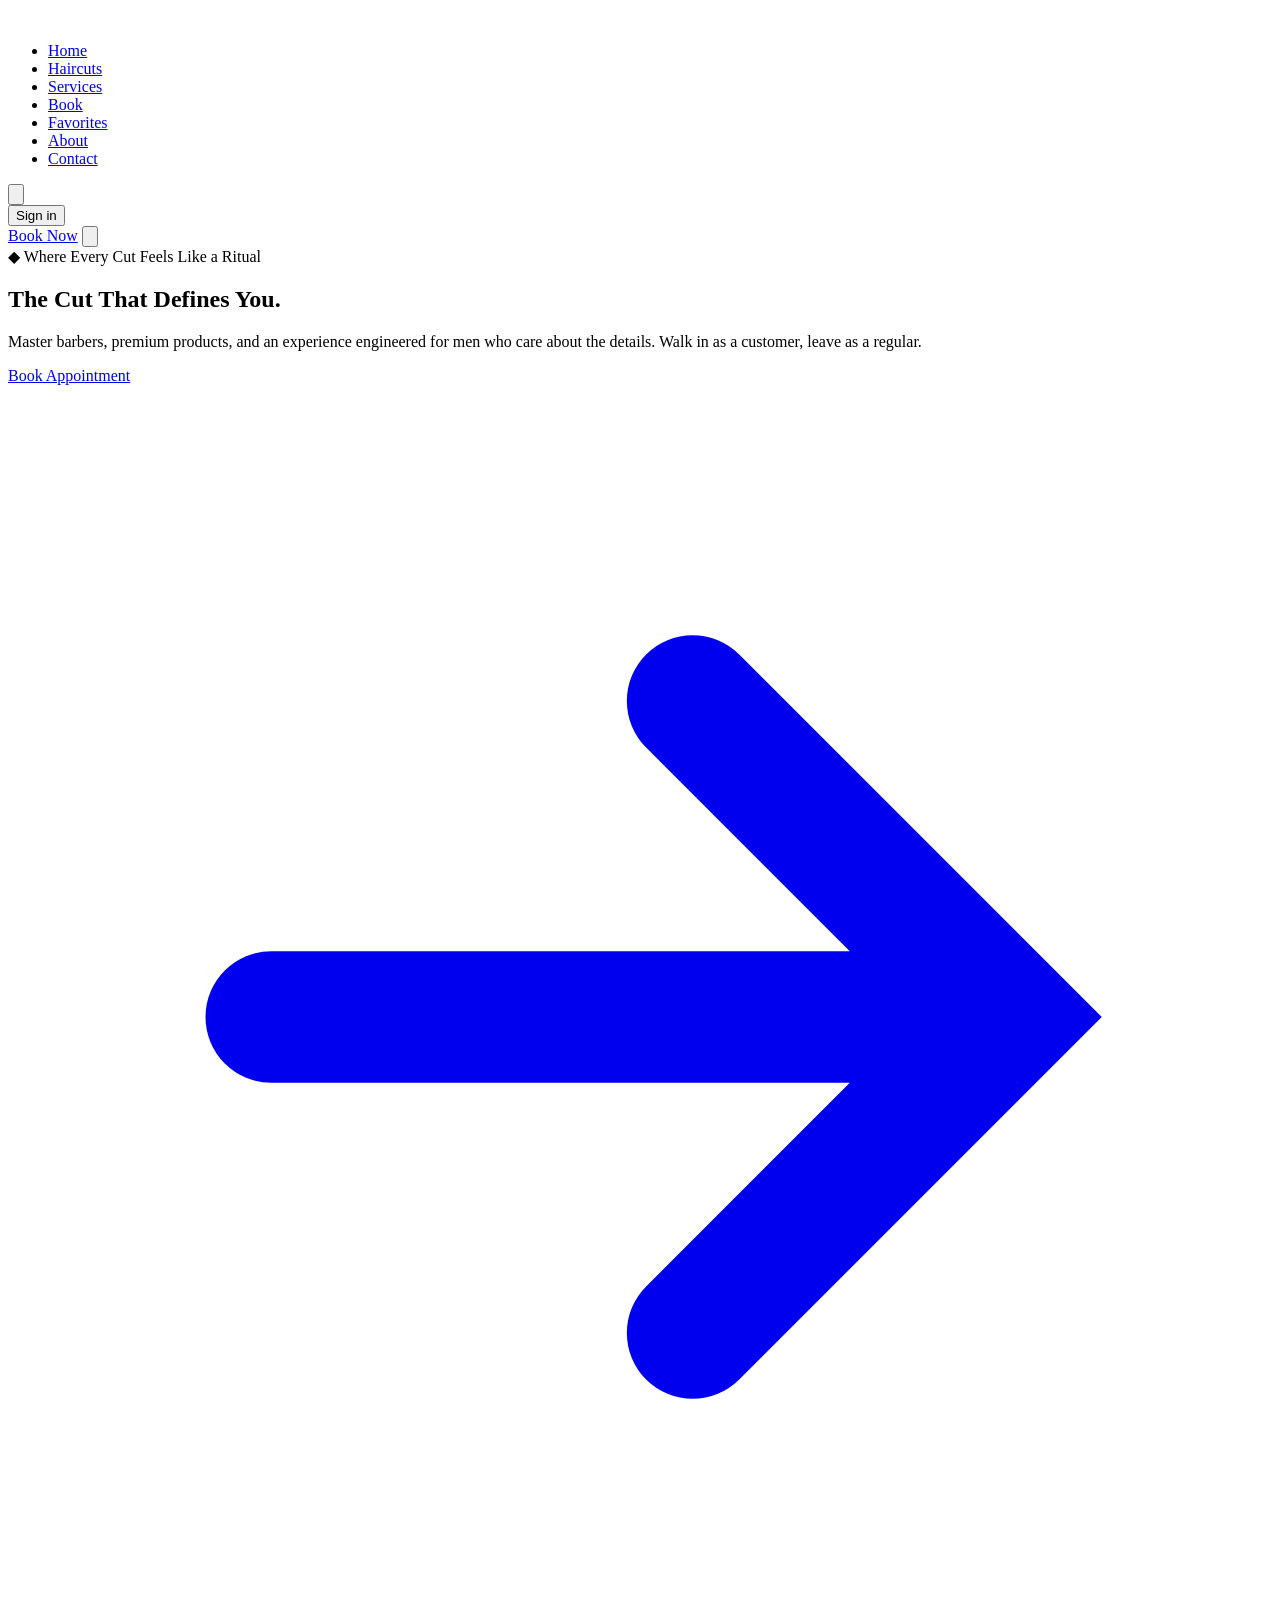
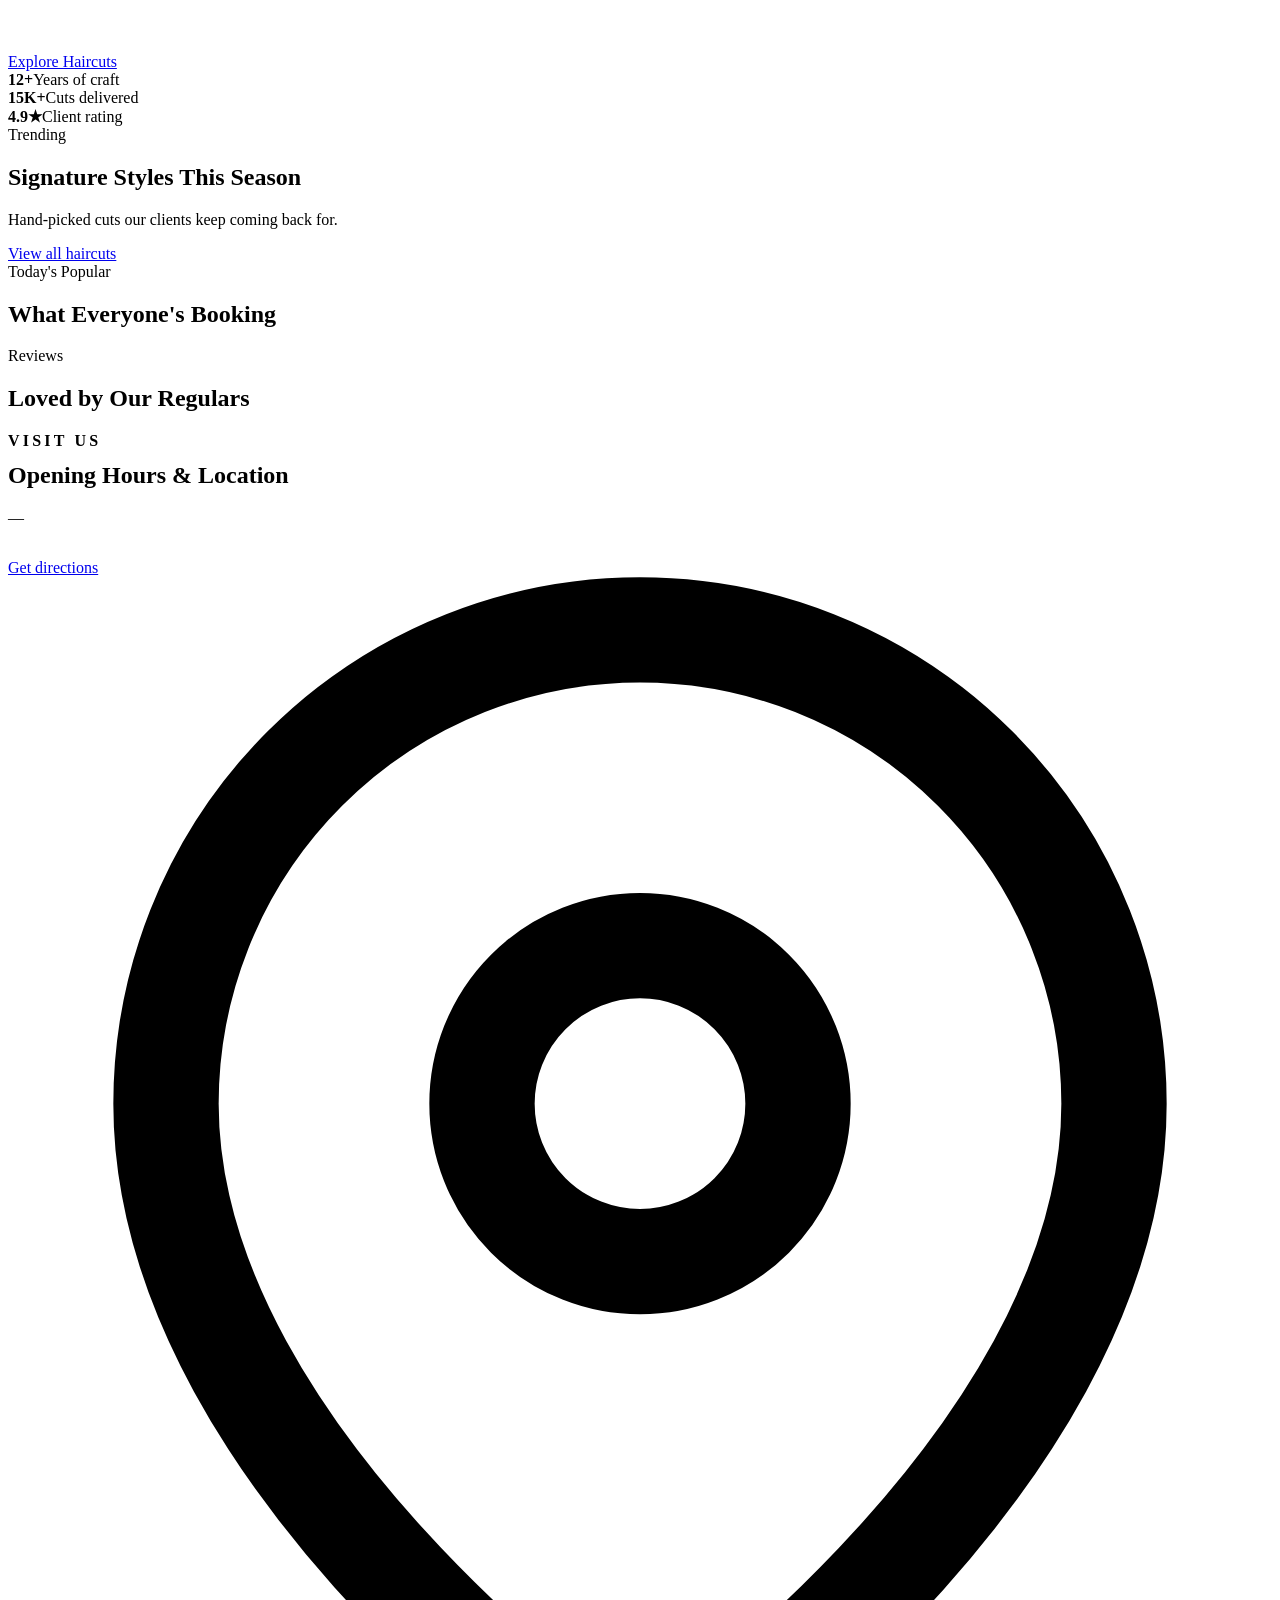
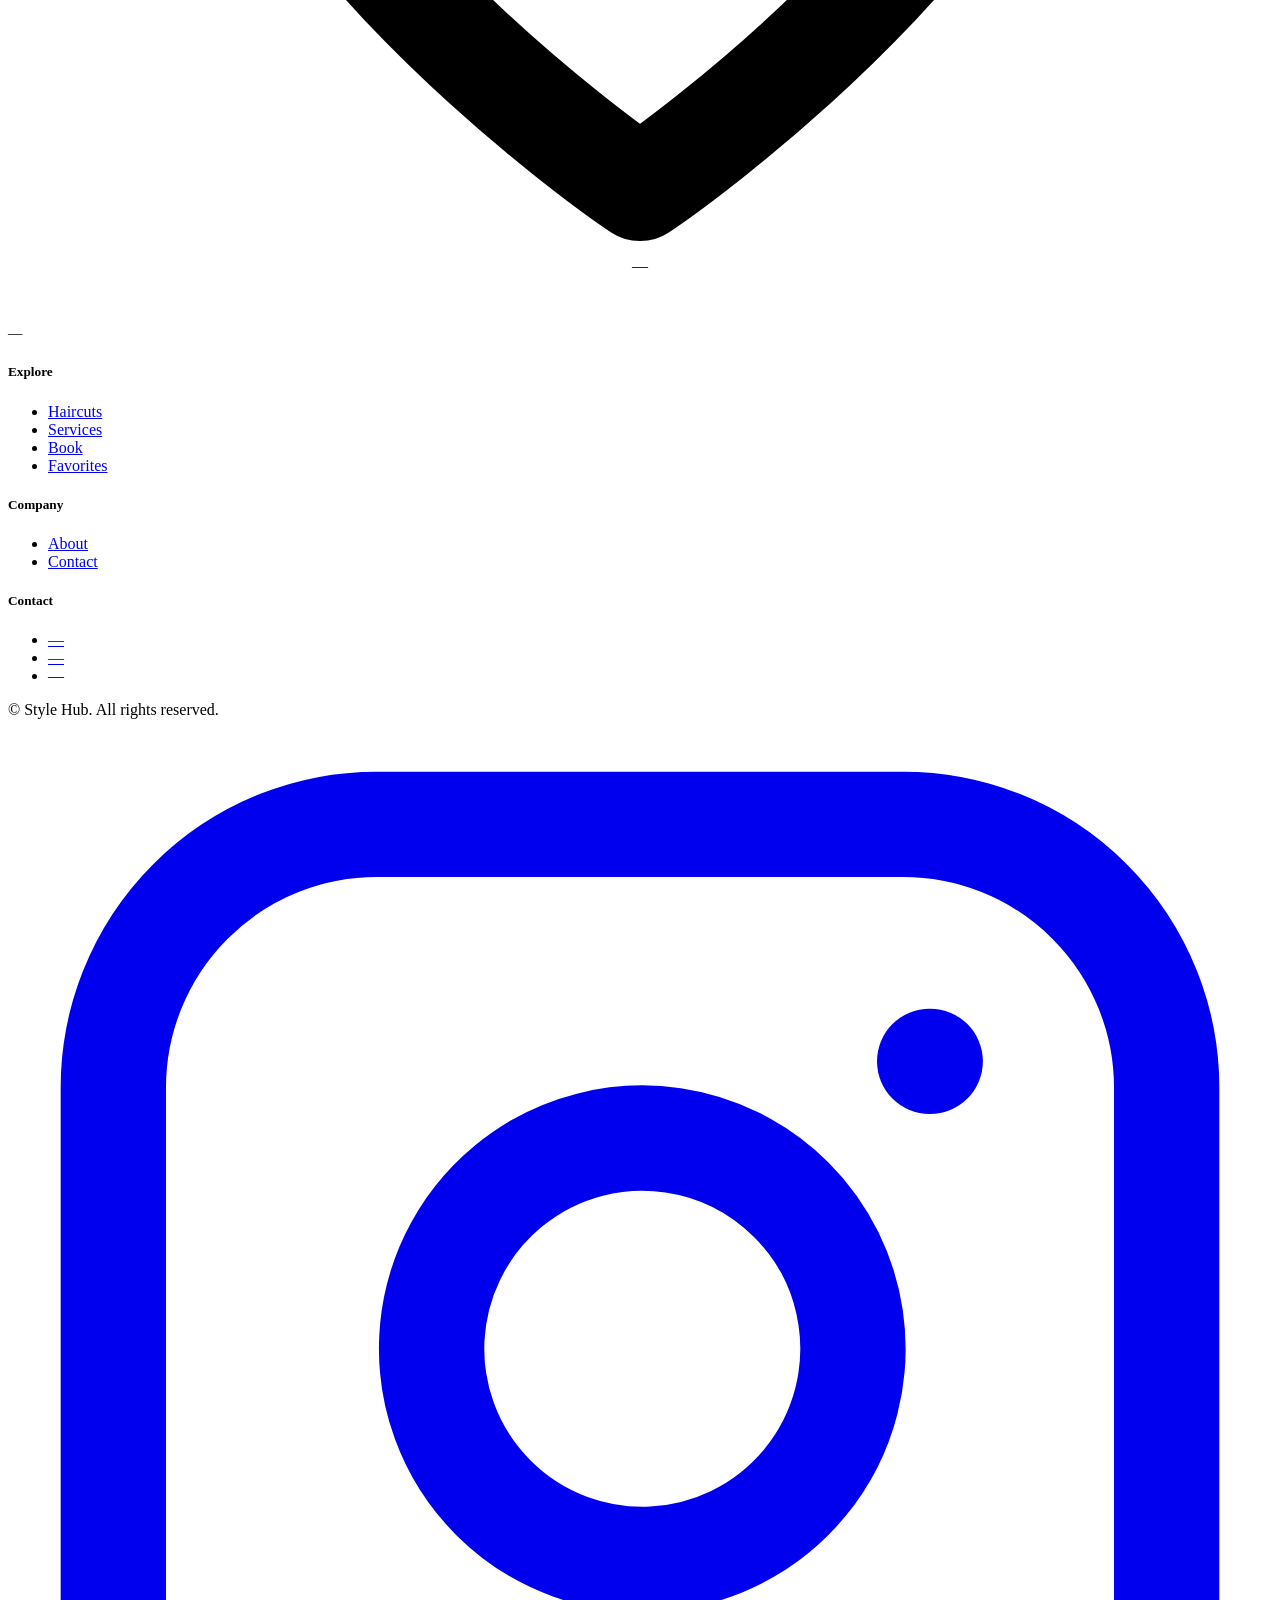
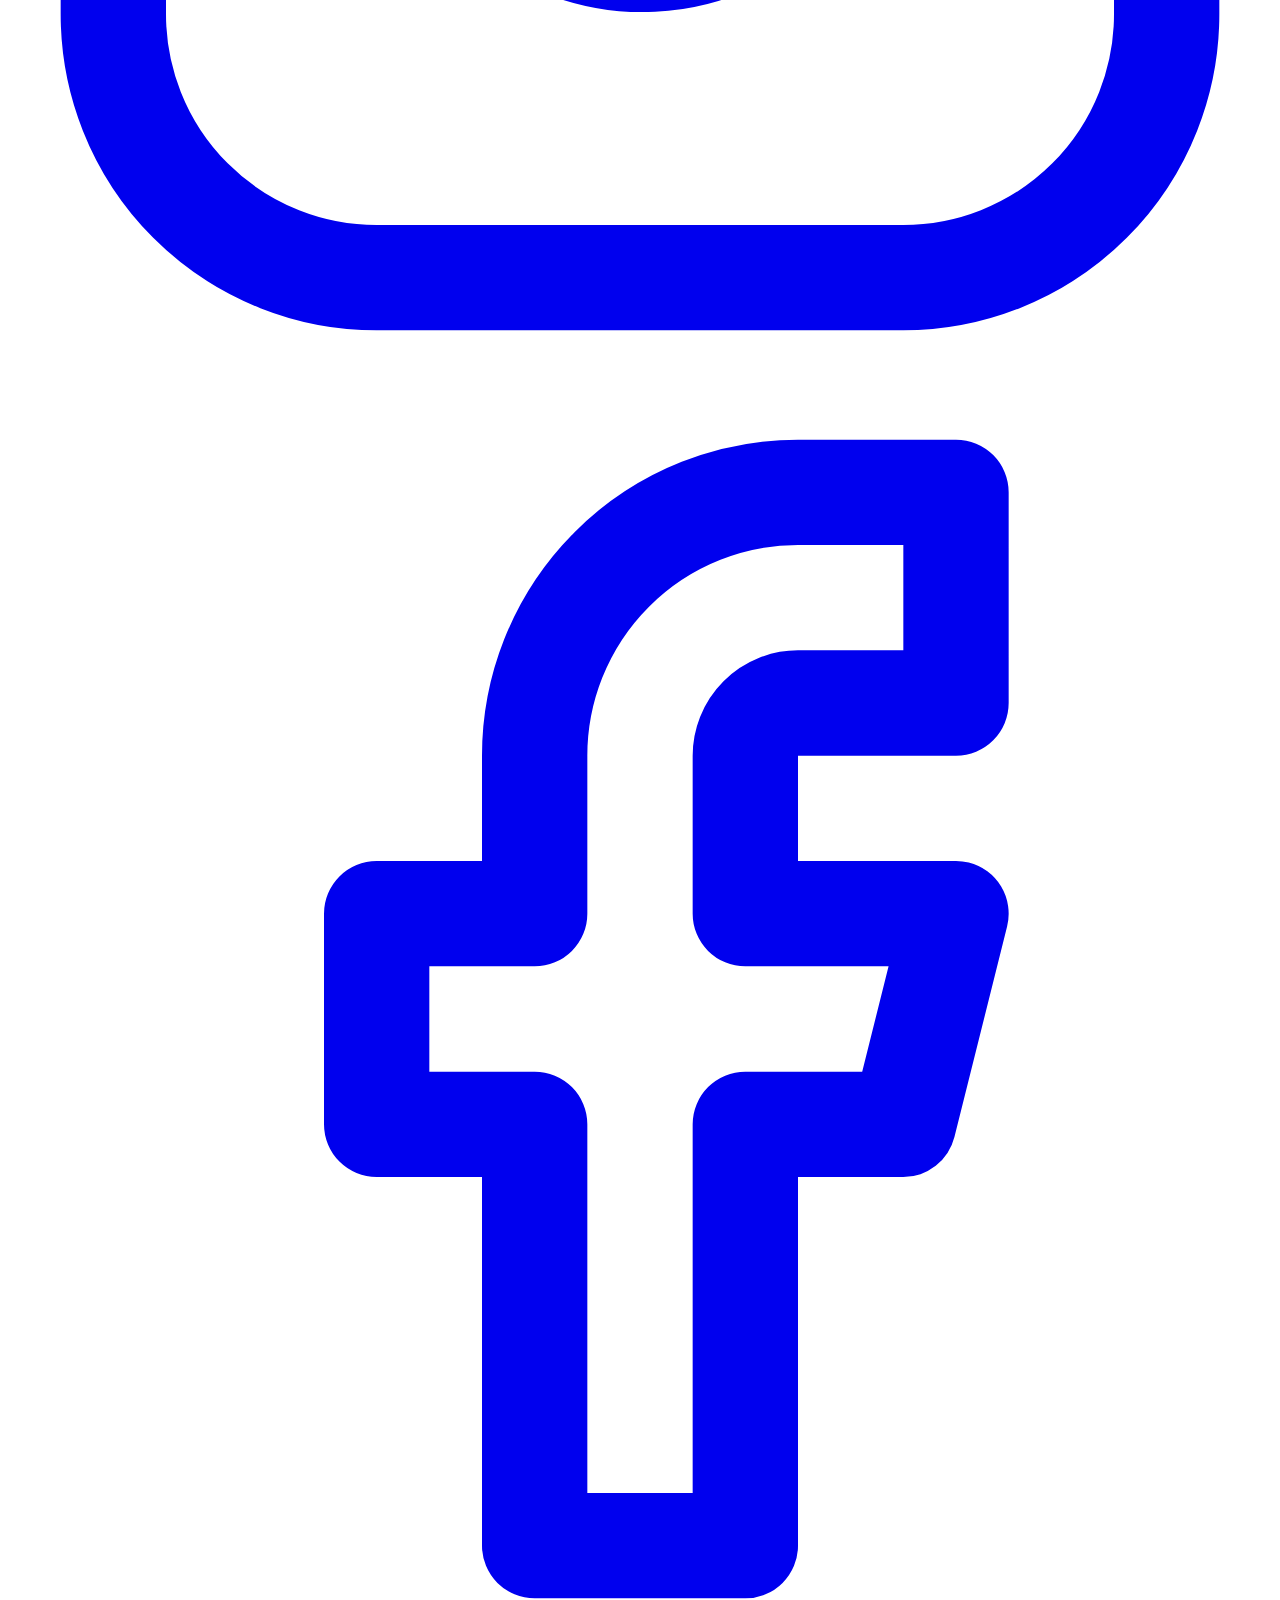
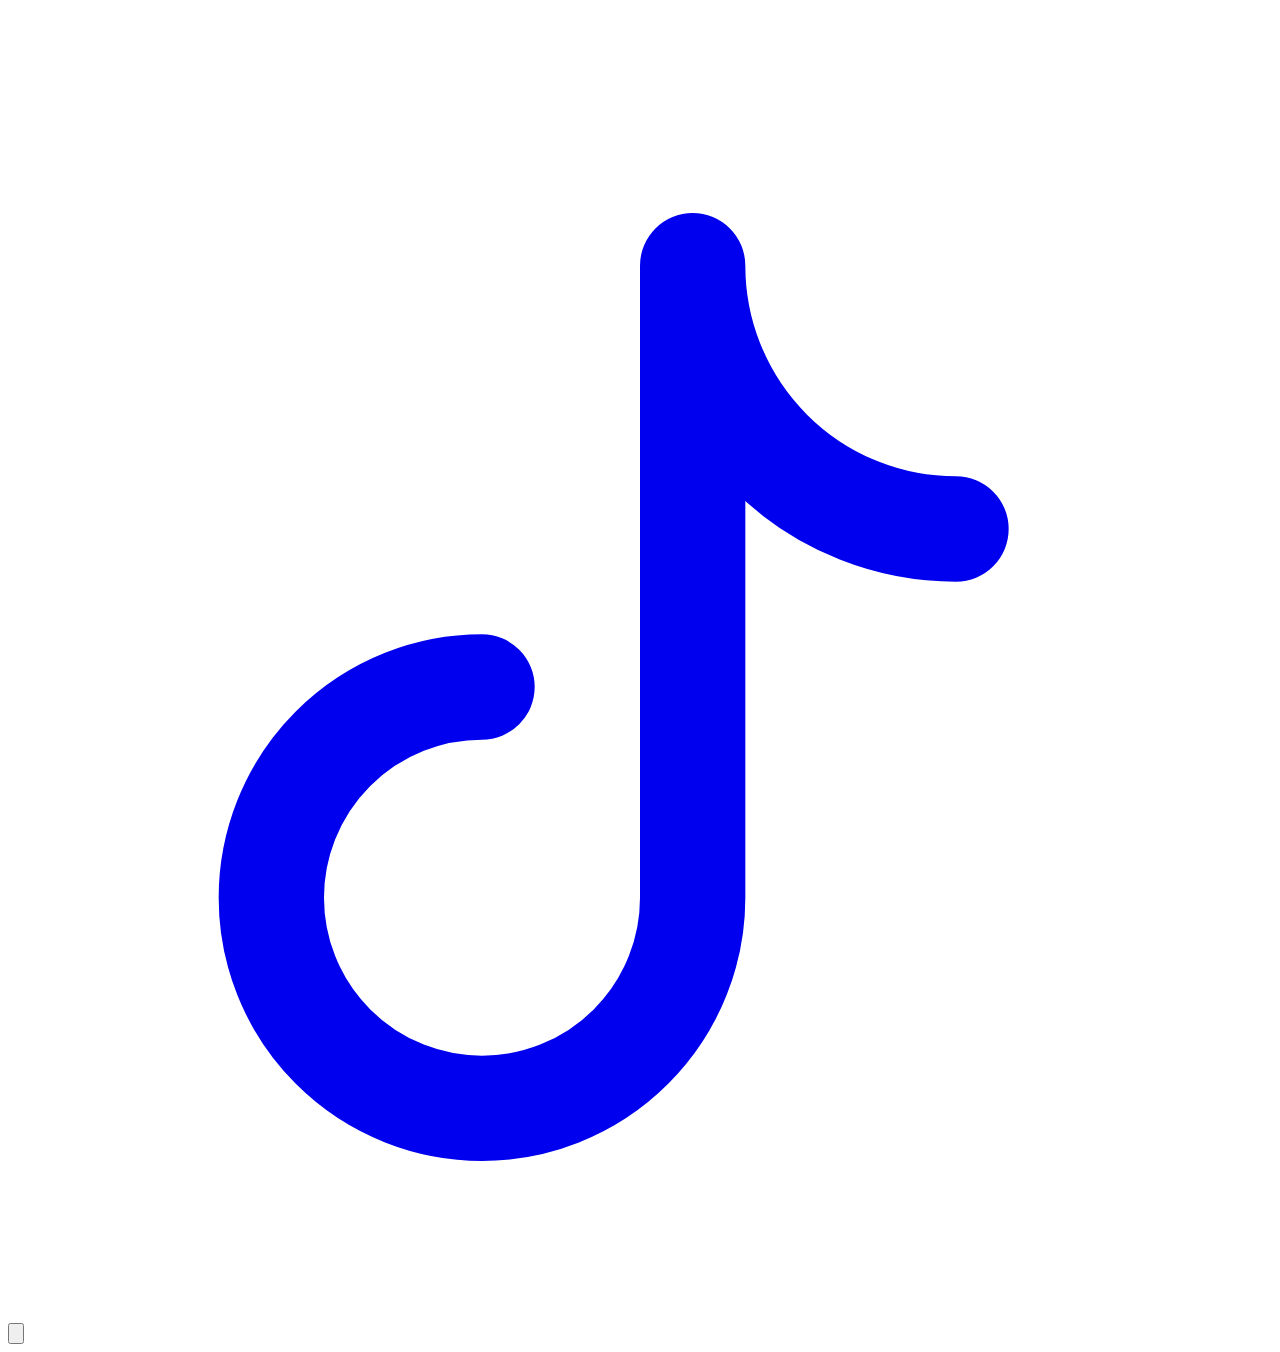
==== home.html @ 416cff27 "Add files via upload" ====
<!DOCTYPE html>
<html lang="en" data-theme="dark">
<head>
  <meta charset="UTF-8" />
  <meta name="viewport" content="width=device-width, initial-scale=1" />
  <title>Style Hub — Premium Men's Salon & Barbershop</title>
  <meta name="description" content="Style Hub is a premium men's salon offering signature fades, beard sculpting, and hot-towel rituals. Book your appointment online." />
  <!-- Open Graph -->
  <meta property="og:type" content="website" />
  <meta property="og:title" content="Style Hub — Premium Men's Salon" />
  <meta property="og:description" content="Signature cuts, beard sculpting, and hot-towel rituals. Book online." />
  <meta property="og:image" content="/assets/logo.svg" />
  <!-- Twitter -->
  <meta name="twitter:card" content="summary_large_image" />
  <meta name="twitter:title" content="Style Hub — Premium Men's Salon" />
  <meta name="twitter:description" content="Signature cuts, beard sculpting, and hot-towel rituals." />
    <link rel="icon" type="image/png" sizes="32x32" href="/assets/favicon-32.png" />
  <link rel="icon" href="/favicon.ico" />
  <link rel="apple-touch-icon" href="/assets/apple-touch-icon.png" />
  <meta name="theme-color" content="#f5b301" />
  <link rel="manifest" href="/manifest.json" />
  <link rel="preconnect" href="https://fonts.googleapis.com" />
  <link rel="preconnect" href="https://fonts.gstatic.com" crossorigin />
  <link href="https://fonts.googleapis.com/css2?family=Inter:wght@400;500;600;700;800&display=swap" rel="stylesheet" />
  <link rel="stylesheet" href="/css/style.css" />
  <link rel="stylesheet" href="/css/animations.css" />
  <link rel="stylesheet" href="/css/responsive.css" />
</head>
<body>
  <!-- ================= Navbar ================= -->
  <header class="navbar">
    <div class="container">
      <a href="/home.html" class="brand" aria-label="Style Hub home">
        <img src="/assets/logo.svg" alt="" />
      </a>
      <nav aria-label="Primary">
        <ul class="nav-links">
          <li><a href="/home.html">Home</a></li>
          <li><a href="/gallery.html">Haircuts</a></li>
          <li><a href="/services.html">Services</a></li>
          <li><a href="/booking.html">Book</a></li>
          <li><a href="/favorites.html">Favorites</a></li>
          <li><a href="/about.html">About</a></li>
          <li><a href="/contact.html">Contact</a></li>
        </ul>
      </nav>
      <div class="nav-actions">
        <button class="icon-btn" data-theme-toggle aria-label="Toggle theme" aria-pressed="false">
          <svg viewBox="0 0 24 24" fill="none" stroke="currentColor" stroke-width="2" stroke-linecap="round" stroke-linejoin="round"><circle cx="12" cy="12" r="4"/><path d="M12 2v2M12 20v2M4.93 4.93l1.41 1.41M17.66 17.66l1.41 1.41M2 12h2M20 12h2M4.93 19.07l1.41-1.41M17.66 6.34l1.41-1.41"/></svg>
        </button>
        <div data-auth-slot class="auth-slot">
          <button type="button" class="btn btn-ghost btn-sm" data-auth-login>Sign in</button>
        </div>
        <a href="/booking.html" class="btn btn-primary btn-sm">Book Now</a>

        <button class="icon-btn nav-toggle" aria-label="Menu" aria-expanded="false">
          <svg viewBox="0 0 24 24" fill="none" stroke="currentColor" stroke-width="2" stroke-linecap="round"><path d="M4 6h16M4 12h16M4 18h16"/></svg>
        </button>
      </div>
    </div>
  </header>

  <main id="main">
    <!-- ================= Hero ================= -->
    <section class="hero">
      <div class="hero-media"></div>
      <div class="container">
        <div class="hero-content">
          <span class="eyebrow">◆ <span data-site-tagline>Where Every Cut Feels Like a Ritual</span></span>
          <h1>The Cut That <span class="accent">Defines</span> You.</h1>
          <p>Master barbers, premium products, and an experience engineered for men who care about the details. Walk in as a customer, leave as a regular.</p>
          <div class="hero-actions">
            <a href="/booking.html" class="btn btn-primary">
              Book Appointment
              <svg viewBox="0 0 24 24" fill="none" stroke="currentColor" stroke-width="2.5" stroke-linecap="round"><path d="M5 12h14M13 6l6 6-6 6"/></svg>
            </a>
            <a href="/gallery.html" class="btn btn-secondary">Explore Haircuts</a>
          </div>
          <div class="hero-stats">
            <div class="stat"><strong>12+</strong><span>Years of craft</span></div>
            <div class="stat"><strong>15K+</strong><span>Cuts delivered</span></div>
            <div class="stat"><strong>4.9★</strong><span>Client rating</span></div>
          </div>
        </div>
      </div>
    </section>

    <!-- ================= Trending Styles ================= -->
    <section class="section">
      <div class="container">
        <div class="section-header reveal">
          <span class="eyebrow">Trending</span>
          <h2>Signature Styles This Season</h2>
          <p>Hand-picked cuts our clients keep coming back for.</p>
        </div>
        <div id="trendingGrid" class="grid grid-4"></div>
        <div class="center mt-4"><a href="/gallery.html" class="btn btn-secondary">View all haircuts</a></div>
      </div>
    </section>

    <!-- ================= Popular Today ================= -->
    <section class="section" style="background: var(--bg-elev);">
      <div class="container">
        <div class="section-header reveal">
          <span class="eyebrow">Today's Popular</span>
          <h2>What Everyone's Booking</h2>
        </div>
        <div id="popularGrid" class="grid grid-4"></div>
      </div>
    </section>

    <!-- ================= Reviews ================= -->
    <section class="section">
      <div class="container">
        <div class="section-header reveal">
          <span class="eyebrow">Reviews</span>
          <h2>Loved by Our Regulars</h2>
        </div>
        <div id="reviewsGrid" class="grid grid-3"></div>
      </div>
    </section>

    <!-- ================= Hours + Location ================= -->
    <section class="section" style="background: var(--bg-elev);">
      <div class="container">
        <div class="contact-grid">
          <div class="reveal">
            <span class="eyebrow" style="color: var(--accent); font-weight:600; letter-spacing: .2em; text-transform: uppercase;">Visit us</span>
            <h2 style="margin-top:.75rem;">Opening Hours & Location</h2>
            <p class="text-muted mt-2" data-site-address>—</p>
            <ul id="hoursList" data-site-hours class="mt-4" style="list-style:none; display:grid; gap:.75rem; max-width: 420px;"></ul>
            <a href="/contact.html" class="btn btn-secondary mt-4">Get directions</a>
          </div>
          <div class="map-placeholder reveal">
            <div style="text-align:center;">
              <svg viewBox="0 0 24 24" fill="none" stroke="currentColor" stroke-width="2" stroke-linecap="round" stroke-linejoin="round"><path d="M21 10c0 7-9 13-9 13s-9-6-9-13a9 9 0 0 1 18 0z"/><circle cx="12" cy="10" r="3"/></svg>
              <p style="margin-top: .75rem;" data-site-address>—</p>
            </div>
          </div>
        </div>
      </div>
    </section>
  </main>

  <!-- ================= Footer ================= -->
  <footer class="footer">
    <div class="container">
      <div class="footer-grid">
        <div>
          <div class="brand" style="margin-bottom: 1rem;">
            <img src="/assets/logo.svg" alt="" style="height: 28px;" />
          </div>
          <p class="text-muted" style="font-size: .9rem; max-width: 320px;" data-site-tagline>—</p>
        </div>
        <div>
          <h5>Explore</h5>
          <ul>
            <li><a href="/gallery.html">Haircuts</a></li>
            <li><a href="/services.html">Services</a></li>
            <li><a href="/booking.html">Book</a></li>
            <li><a href="/favorites.html">Favorites</a></li>
          </ul>
        </div>
        <div>
          <h5>Company</h5>
          <ul>
            <li><a href="/about.html">About</a></li>
            <li><a href="/contact.html">Contact</a></li>
          </ul>
        </div>
        <div>
          <h5>Contact</h5>
          <ul>
            <li><a href="#" data-site-phone>—</a></li>
            <li><a href="#" data-site-email>—</a></li>
            <li><span class="text-muted" data-site-address>—</span></li>
          </ul>
        </div>
      </div>
      <div class="footer-bottom">
        <span>© <span data-year></span> <span data-site-name>Style Hub</span>. All rights reserved.</span>
        <div class="social">
          <a class="icon-btn" href="#" aria-label="Instagram"><svg viewBox="0 0 24 24" fill="none" stroke="currentColor" stroke-width="2" stroke-linecap="round" stroke-linejoin="round"><rect x="2" y="2" width="20" height="20" rx="5"/><path d="M16 11.37A4 4 0 1 1 12.63 8 4 4 0 0 1 16 11.37z"/><line x1="17.5" y1="6.5" x2="17.51" y2="6.5"/></svg></a>
          <a class="icon-btn" href="#" aria-label="Facebook"><svg viewBox="0 0 24 24" fill="none" stroke="currentColor" stroke-width="2" stroke-linecap="round" stroke-linejoin="round"><path d="M18 2h-3a5 5 0 0 0-5 5v3H7v4h3v8h4v-8h3l1-4h-4V7a1 1 0 0 1 1-1h3z"/></svg></a>
          <a class="icon-btn" href="#" aria-label="TikTok"><svg viewBox="0 0 24 24" fill="none" stroke="currentColor" stroke-width="2" stroke-linecap="round" stroke-linejoin="round"><path d="M9 12a4 4 0 1 0 4 4V4a5 5 0 0 0 5 5"/></svg></a>
        </div>
      </div>
    </div>
  </footer>

  <button class="back-top" aria-label="Back to top">
    <svg viewBox="0 0 24 24" fill="none" stroke="currentColor" stroke-width="2.5" stroke-linecap="round"><path d="M18 15l-6-6-6 6"/></svg>
  </button>

  <script src="/js/firebase.js"></script>
  <script src="/js/auth.js"></script>
  <script src="/js/main.js"></script>
  <script src="/js/gallery.js"></script>
  <script>
    // Populate home-page featured sections
    document.addEventListener("DOMContentLoaded", async () => {
      await window.StyleHub.init();
      const [cuts, reviews] = await Promise.all([
        window.StyleHub.list("haircuts"),
        window.StyleHub.list("reviews"),
      ]);
      const trending = cuts.filter((c) => c.trending).slice(0, 4);
      const popular = cuts.filter((c) => c.popular).slice(0, 4);
      const render = (id, list) => {
        const el = document.getElementById(id);
        if (!el) return;
        el.innerHTML = list.map((h) => window.__GalleryCard(h)).join("");
        requestAnimationFrame(() => el.querySelectorAll(".reveal").forEach((e) => e.classList.add("in")));
      };
      render("trendingGrid", trending.length ? trending : cuts.slice(0, 4));
      render("popularGrid", popular.length ? popular : cuts.slice(4, 8));
      const rw = document.getElementById("reviewsGrid");
      if (rw) rw.innerHTML = reviews.map((r) => `
        <div class="review reveal">
          <div class="stars">${"★".repeat(r.rating)}${"☆".repeat(5 - r.rating)}</div>
          <p>"${r.text}"</p>
          <div class="author"><div class="avatar">${r.author[0]}</div><div><strong>${r.author}</strong><div class="text-muted" style="font-size:.8rem;">Verified client</div></div></div>
        </div>`).join("");
      requestAnimationFrame(() => document.querySelectorAll(".reveal").forEach((e) => e.classList.add("in")));
    });
  </script>
</body>
</html>
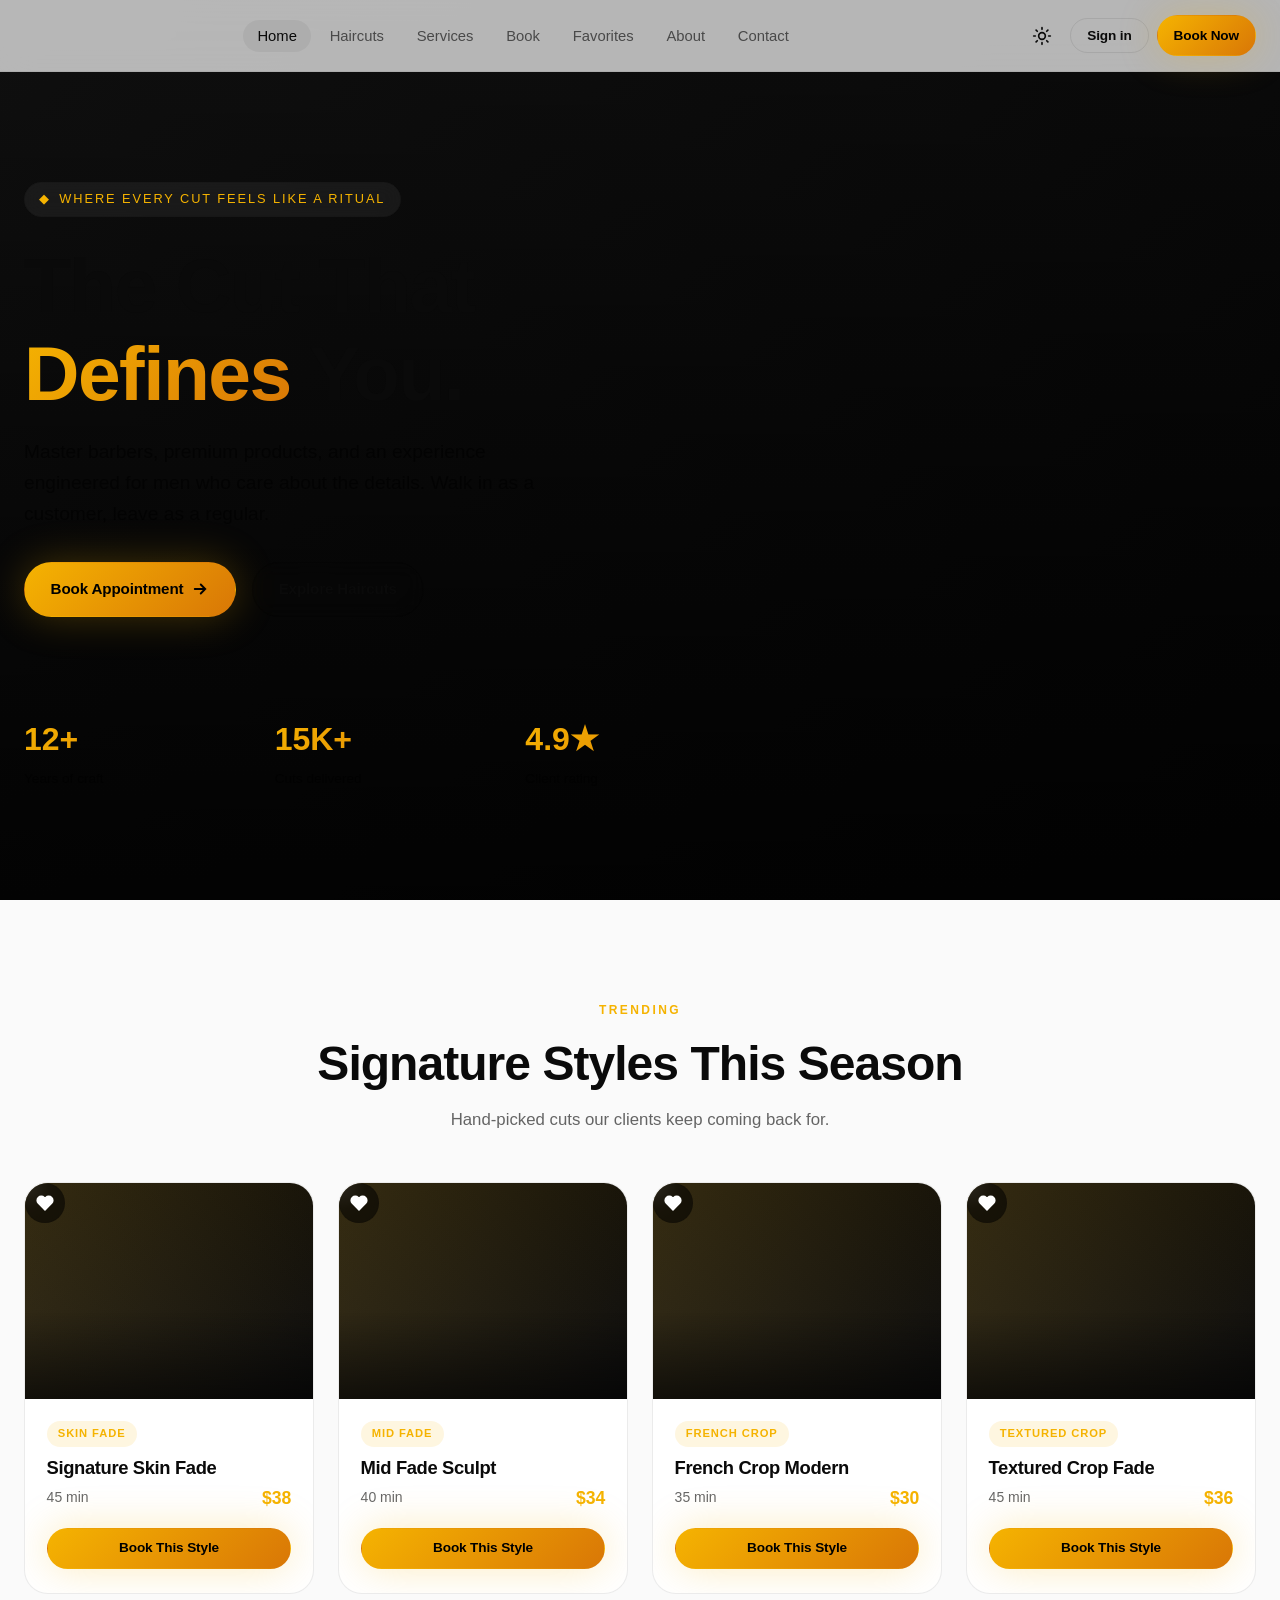
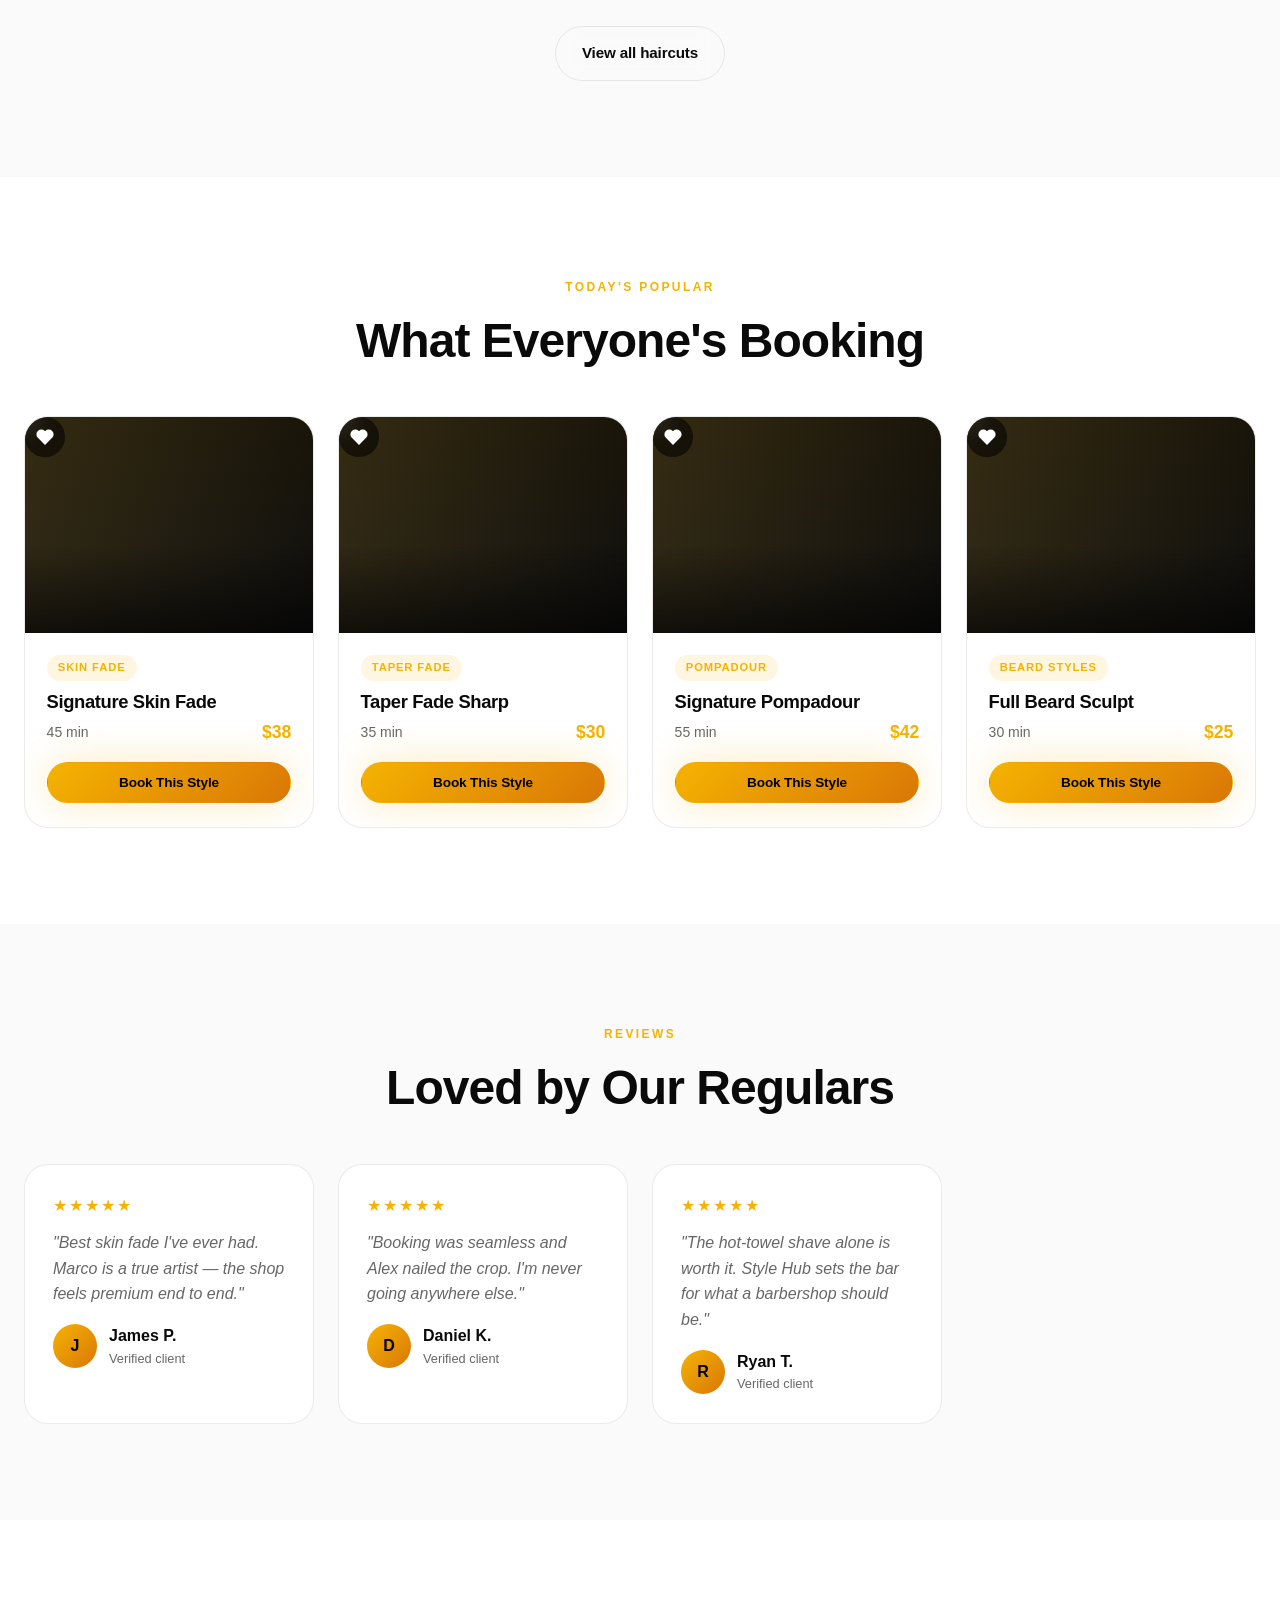
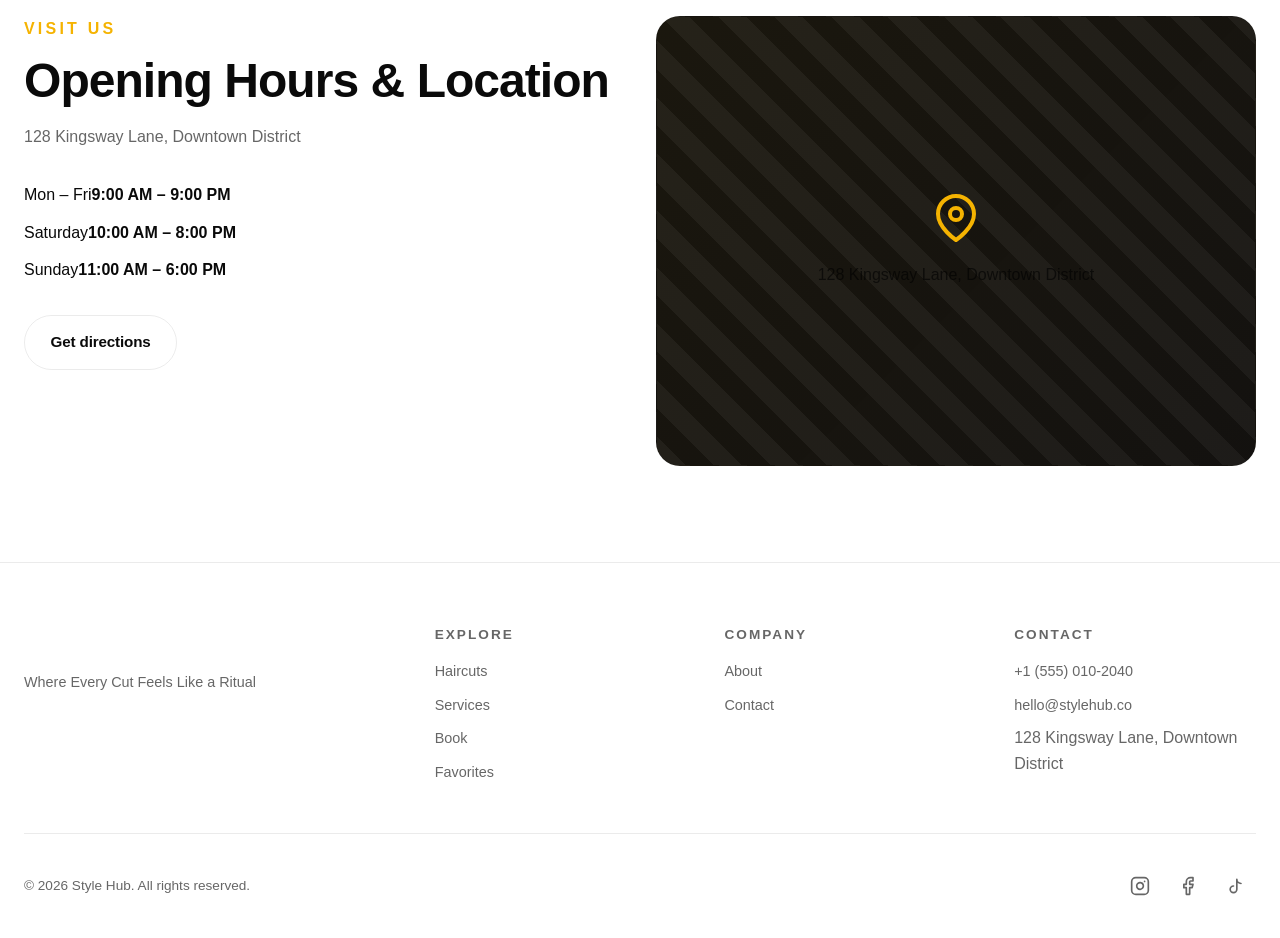
==== commit 85c7bded: "Update home.html" ====
--- a/home.html
+++ b/home.html
@@ -9,39 +9,39 @@
   <meta property="og:type" content="website" />
   <meta property="og:title" content="Style Hub — Premium Men's Salon" />
   <meta property="og:description" content="Signature cuts, beard sculpting, and hot-towel rituals. Book online." />
-  <meta property="og:image" content="/assets/logo.svg" />
+  <meta property="og:image" content="assets/logo.svg" />
   <!-- Twitter -->
   <meta name="twitter:card" content="summary_large_image" />
   <meta name="twitter:title" content="Style Hub — Premium Men's Salon" />
   <meta name="twitter:description" content="Signature cuts, beard sculpting, and hot-towel rituals." />
-    <link rel="icon" type="image/png" sizes="32x32" href="/assets/favicon-32.png" />
-  <link rel="icon" href="/favicon.ico" />
-  <link rel="apple-touch-icon" href="/assets/apple-touch-icon.png" />
+    <link rel="icon" type="image/png" sizes="32x32" href="assets/favicon-32.png" />
+  <link rel="icon" href="favicon.ico" />
+  <link rel="apple-touch-icon" href="assets/apple-touch-icon.png" />
   <meta name="theme-color" content="#f5b301" />
-  <link rel="manifest" href="/manifest.json" />
+  <link rel="manifest" href="manifest.json" />
   <link rel="preconnect" href="https://fonts.googleapis.com" />
   <link rel="preconnect" href="https://fonts.gstatic.com" crossorigin />
   <link href="https://fonts.googleapis.com/css2?family=Inter:wght@400;500;600;700;800&display=swap" rel="stylesheet" />
-  <link rel="stylesheet" href="/css/style.css" />
-  <link rel="stylesheet" href="/css/animations.css" />
-  <link rel="stylesheet" href="/css/responsive.css" />
+  <link rel="stylesheet" href="css/style.css" />
+  <link rel="stylesheet" href="css/animations.css" />
+  <link rel="stylesheet" href="css/responsive.css" />
 </head>
 <body>
   <!-- ================= Navbar ================= -->
   <header class="navbar">
     <div class="container">
-      <a href="/home.html" class="brand" aria-label="Style Hub home">
-        <img src="/assets/logo.svg" alt="" />
+      <a href="home.html" class="brand" aria-label="Style Hub home">
+        <img src="assets/logo.svg" alt="" />
       </a>
       <nav aria-label="Primary">
         <ul class="nav-links">
-          <li><a href="/home.html">Home</a></li>
-          <li><a href="/gallery.html">Haircuts</a></li>
-          <li><a href="/services.html">Services</a></li>
-          <li><a href="/booking.html">Book</a></li>
-          <li><a href="/favorites.html">Favorites</a></li>
-          <li><a href="/about.html">About</a></li>
-          <li><a href="/contact.html">Contact</a></li>
+          <li><a href="home.html">Home</a></li>
+          <li><a href="gallery.html">Haircuts</a></li>
+          <li><a href="services.html">Services</a></li>
+          <li><a href="booking.html">Book</a></li>
+          <li><a href="favorites.html">Favorites</a></li>
+          <li><a href="about.html">About</a></li>
+          <li><a href="contact.html">Contact</a></li>
         </ul>
       </nav>
       <div class="nav-actions">
@@ -155,10 +155,10 @@
         <div>
           <h5>Explore</h5>
           <ul>
-            <li><a href="/gallery.html">Haircuts</a></li>
-            <li><a href="/services.html">Services</a></li>
-            <li><a href="/booking.html">Book</a></li>
-            <li><a href="/favorites.html">Favorites</a></li>
+            <li><a href="gallery.html">Haircuts</a></li>
+            <li><a href="services.html">Services</a></li>
+            <li><a href="booking.html">Book</a></li>
+            <li><a href="favorites.html">Favorites</a></li>
           </ul>
         </div>
         <div>
@@ -192,10 +192,10 @@
     <svg viewBox="0 0 24 24" fill="none" stroke="currentColor" stroke-width="2.5" stroke-linecap="round"><path d="M18 15l-6-6-6 6"/></svg>
   </button>
 
-  <script src="/js/firebase.js"></script>
-  <script src="/js/auth.js"></script>
-  <script src="/js/main.js"></script>
-  <script src="/js/gallery.js"></script>
+  <script src="js/firebase.js"></script>
+  <script src="js/auth.js"></script>
+  <script src="js/main.js"></script>
+  <script src="js/gallery.js"></script>
   <script>
     // Populate home-page featured sections
     document.addEventListener("DOMContentLoaded", async () => {
--- a/css/style.css
+++ b/css/style.css
@@ -0,0 +1,1173 @@
+/* =========================================================
+   Style Hub — Core Stylesheet
+   Premium men's salon booking (Apple/Tesla-inspired).
+   ========================================================= */
+
+:root {
+  --c-black: #000000;
+  --c-white: #ffffff;
+  --c-yellow: #f5b301;
+  --c-orange: #d97706;
+  --c-gray-light: #f5f5f5;
+  --c-gray-dark: #181818;
+
+  /* Semantic */
+  --bg: #000000;
+  --bg-elev: #0d0d0d;
+  --bg-card: #141414;
+  --border: rgba(255, 255, 255, 0.08);
+  --text: #ffffff;
+  --text-muted: rgba(255, 255, 255, 0.65);
+  --accent: var(--c-yellow);
+  --accent-2: var(--c-orange);
+  --glass: rgba(20, 20, 20, 0.55);
+  --glass-border: rgba(255, 255, 255, 0.08);
+
+  --radius-sm: 8px;
+  --radius: 16px;
+  --radius-lg: 24px;
+  --radius-xl: 32px;
+
+  --shadow-sm: 0 2px 10px rgba(0, 0, 0, 0.25);
+  --shadow: 0 10px 30px rgba(0, 0, 0, 0.35);
+  --shadow-lg: 0 20px 60px rgba(0, 0, 0, 0.5);
+  --shadow-glow: 0 0 40px rgba(245, 179, 1, 0.25);
+
+  --font: "Inter", -apple-system, BlinkMacSystemFont, "Segoe UI", Roboto, sans-serif;
+  --font-display: "Inter", -apple-system, BlinkMacSystemFont, sans-serif;
+
+  --nav-h: 72px;
+  --ease: cubic-bezier(0.4, 0, 0.2, 1);
+}
+
+/* Light theme override */
+[data-theme="light"] {
+  --bg: #fafafa;
+  --bg-elev: #ffffff;
+  --bg-card: #ffffff;
+  --border: rgba(0, 0, 0, 0.08);
+  --text: #0a0a0a;
+  --text-muted: rgba(0, 0, 0, 0.6);
+  --glass: rgba(255, 255, 255, 0.7);
+  --glass-border: rgba(0, 0, 0, 0.06);
+  --shadow: 0 10px 30px rgba(0, 0, 0, 0.08);
+  --shadow-lg: 0 20px 60px rgba(0, 0, 0, 0.12);
+}
+
+/* Reset & base */
+*,
+*::before,
+*::after {
+  box-sizing: border-box;
+  margin: 0;
+  padding: 0;
+}
+
+html {
+  scroll-behavior: smooth;
+  -webkit-text-size-adjust: 100%;
+}
+
+body {
+  font-family: var(--font);
+  background: var(--bg);
+  color: var(--text);
+  line-height: 1.6;
+  font-size: 16px;
+  min-height: 100dvh;
+  overflow-x: hidden;
+  -webkit-font-smoothing: antialiased;
+  -moz-osx-font-smoothing: grayscale;
+  transition: background 0.3s var(--ease), color 0.3s var(--ease);
+}
+
+img {
+  max-width: 100%;
+  display: block;
+  height: auto;
+}
+
+button {
+  font-family: inherit;
+  cursor: pointer;
+  border: none;
+  background: none;
+  color: inherit;
+}
+
+a {
+  color: inherit;
+  text-decoration: none;
+}
+
+input,
+select,
+textarea {
+  font-family: inherit;
+  font-size: inherit;
+}
+
+:focus-visible {
+  outline: 2px solid var(--accent);
+  outline-offset: 3px;
+  border-radius: 4px;
+}
+
+/* Typography */
+h1, h2, h3, h4, h5, h6 {
+  font-family: var(--font-display);
+  font-weight: 700;
+  line-height: 1.15;
+  letter-spacing: -0.02em;
+}
+
+h1 { font-size: clamp(2.5rem, 6vw, 5rem); }
+h2 { font-size: clamp(1.75rem, 4vw, 3rem); }
+h3 { font-size: clamp(1.25rem, 2.5vw, 1.75rem); }
+
+.text-muted { color: var(--text-muted); }
+.text-accent { color: var(--accent); }
+.text-gradient {
+  background: linear-gradient(135deg, var(--accent) 0%, var(--accent-2) 100%);
+  -webkit-background-clip: text;
+  background-clip: text;
+  color: transparent;
+}
+
+/* Layout */
+.container {
+  width: 100%;
+  max-width: 1280px;
+  margin: 0 auto;
+  padding: 0 1.5rem;
+}
+
+.section {
+  padding: clamp(3rem, 8vw, 6rem) 0;
+}
+
+.section-header {
+  text-align: center;
+  max-width: 720px;
+  margin: 0 auto 3rem;
+}
+
+.section-header .eyebrow {
+  display: inline-block;
+  font-size: 0.75rem;
+  font-weight: 600;
+  letter-spacing: 0.2em;
+  text-transform: uppercase;
+  color: var(--accent);
+  margin-bottom: 1rem;
+}
+
+.section-header p {
+  color: var(--text-muted);
+  margin-top: 1rem;
+  font-size: 1.05rem;
+}
+
+/* Navbar */
+.navbar {
+  position: fixed;
+  top: 0;
+  left: 0;
+  right: 0;
+  height: var(--nav-h);
+  z-index: 100;
+  background: var(--glass);
+  backdrop-filter: blur(20px) saturate(180%);
+  border-bottom: 1px solid var(--glass-border);
+  transition: all 0.3s var(--ease);
+}
+
+.navbar.scrolled {
+  background: rgba(0, 0, 0, 0.85);
+}
+[data-theme="light"] .navbar.scrolled {
+  background: rgba(255, 255, 255, 0.9);
+}
+
+.navbar .container {
+  height: 100%;
+  display: flex;
+  align-items: center;
+  justify-content: space-between;
+  gap: 2rem;
+}
+
+.brand {
+  display: flex;
+  align-items: center;
+  gap: 0.65rem;
+  font-weight: 800;
+  font-size: 1.15rem;
+  letter-spacing: -0.02em;
+}
+.brand img {
+  height: 32px;
+  width: auto;
+}
+.brand span em {
+  font-style: normal;
+  color: var(--accent);
+}
+
+.nav-links {
+  display: flex;
+  align-items: center;
+  gap: 0.25rem;
+  list-style: none;
+}
+.nav-links a {
+  padding: 0.5rem 0.9rem;
+  border-radius: 999px;
+  font-size: 0.925rem;
+  color: var(--text-muted);
+  transition: all 0.2s var(--ease);
+}
+.nav-links a:hover,
+.nav-links a.active {
+  color: var(--text);
+  background: rgba(255, 255, 255, 0.06);
+}
+[data-theme="light"] .nav-links a:hover,
+[data-theme="light"] .nav-links a.active {
+  background: rgba(0, 0, 0, 0.05);
+}
+
+.nav-actions {
+  display: flex;
+  align-items: center;
+  gap: 0.5rem;
+}
+
+.icon-btn {
+  width: 40px;
+  height: 40px;
+  display: inline-flex;
+  align-items: center;
+  justify-content: center;
+  border-radius: 999px;
+  color: var(--text);
+  transition: background 0.2s var(--ease), transform 0.2s var(--ease);
+}
+.icon-btn:hover {
+  background: rgba(255, 255, 255, 0.08);
+}
+[data-theme="light"] .icon-btn:hover {
+  background: rgba(0, 0, 0, 0.06);
+}
+.icon-btn svg {
+  width: 20px;
+  height: 20px;
+}
+
+.nav-toggle {
+  display: none;
+}
+
+/* Mobile nav */
+@media (max-width: 900px) {
+  .nav-toggle {
+    display: inline-flex;
+  }
+  .nav-links {
+    position: fixed;
+    inset: var(--nav-h) 0 0 0;
+    flex-direction: column;
+    background: var(--bg);
+    padding: 2rem 1.5rem;
+    gap: 0.5rem;
+    align-items: stretch;
+    transform: translateX(100%);
+    transition: transform 0.35s var(--ease);
+    border-top: 1px solid var(--border);
+  }
+  .nav-links.open {
+    transform: translateX(0);
+  }
+  .nav-links a {
+    padding: 1rem 1.25rem;
+    font-size: 1.1rem;
+    border-radius: var(--radius);
+  }
+}
+
+/* Buttons */
+.btn {
+  display: inline-flex;
+  align-items: center;
+  justify-content: center;
+  gap: 0.5rem;
+  padding: 0.9rem 1.6rem;
+  border-radius: 999px;
+  font-weight: 600;
+  font-size: 0.95rem;
+  letter-spacing: -0.01em;
+  cursor: pointer;
+  transition: transform 0.2s var(--ease), box-shadow 0.2s var(--ease),
+    background 0.2s var(--ease), color 0.2s var(--ease);
+  position: relative;
+  overflow: hidden;
+  border: 1px solid transparent;
+  white-space: nowrap;
+}
+.btn:hover {
+  transform: translateY(-2px);
+}
+.btn:active {
+  transform: translateY(0);
+}
+.btn svg {
+  width: 18px;
+  height: 18px;
+}
+
+.btn-primary {
+  background: linear-gradient(135deg, var(--accent), var(--accent-2));
+  color: #000;
+  box-shadow: var(--shadow-glow);
+}
+.btn-primary:hover {
+  box-shadow: 0 0 60px rgba(245, 179, 1, 0.45);
+}
+
+.btn-secondary {
+  background: transparent;
+  color: var(--text);
+  border: 1px solid var(--border);
+  backdrop-filter: blur(10px);
+}
+.btn-secondary:hover {
+  background: rgba(255, 255, 255, 0.06);
+  border-color: rgba(255, 255, 255, 0.2);
+}
+[data-theme="light"] .btn-secondary:hover {
+  background: rgba(0, 0, 0, 0.04);
+}
+
+.btn-ghost {
+  background: transparent;
+  color: var(--text);
+}
+.btn-ghost:hover {
+  background: rgba(255, 255, 255, 0.06);
+}
+
+.btn-block { width: 100%; }
+.btn-sm { padding: 0.55rem 1rem; font-size: 0.85rem; }
+
+/* Ripple effect */
+.btn .ripple {
+  position: absolute;
+  border-radius: 50%;
+  transform: scale(0);
+  background: rgba(255, 255, 255, 0.4);
+  animation: ripple 0.6s linear;
+  pointer-events: none;
+}
+@keyframes ripple {
+  to { transform: scale(3); opacity: 0; }
+}
+
+/* Hero */
+.hero {
+  position: relative;
+  min-height: 100dvh;
+  padding-top: var(--nav-h);
+  display: flex;
+  align-items: center;
+  overflow: hidden;
+  isolation: isolate;
+}
+.hero::before {
+  content: "";
+  position: absolute;
+  inset: 0;
+  background:
+    radial-gradient(80% 50% at 50% 0%, rgba(245, 179, 1, 0.18), transparent 70%),
+    radial-gradient(60% 40% at 100% 100%, rgba(217, 119, 6, 0.15), transparent 60%),
+    var(--bg);
+  z-index: -2;
+}
+.hero-media {
+  position: absolute;
+  inset: 0;
+  z-index: -1;
+  background: var(--bg-card);
+  background-image:
+    linear-gradient(180deg, rgba(0,0,0,0.4), rgba(0,0,0,0.85)),
+    linear-gradient(135deg, #1a1a1a 0%, #0a0a0a 100%);
+  background-size: cover;
+  background-position: center;
+}
+.hero-content {
+  max-width: 720px;
+  animation: fadeUp 0.9s var(--ease);
+}
+.hero-content .eyebrow {
+  display: inline-flex;
+  align-items: center;
+  gap: 0.5rem;
+  padding: 0.4rem 0.9rem;
+  border-radius: 999px;
+  background: rgba(255, 255, 255, 0.06);
+  border: 1px solid var(--border);
+  font-size: 0.8rem;
+  letter-spacing: 0.15em;
+  text-transform: uppercase;
+  color: var(--accent);
+  margin-bottom: 1.5rem;
+  backdrop-filter: blur(10px);
+}
+.hero h1 {
+  margin-bottom: 1.25rem;
+}
+.hero h1 .accent {
+  background: linear-gradient(135deg, var(--accent), var(--accent-2));
+  -webkit-background-clip: text;
+  background-clip: text;
+  color: transparent;
+}
+.hero p {
+  font-size: clamp(1rem, 1.5vw, 1.2rem);
+  color: var(--text-muted);
+  max-width: 560px;
+  margin-bottom: 2rem;
+}
+.hero-actions {
+  display: flex;
+  gap: 1rem;
+  flex-wrap: wrap;
+}
+
+.hero-stats {
+  display: grid;
+  grid-template-columns: repeat(auto-fit, minmax(140px, 1fr));
+  gap: 2rem;
+  margin-top: 3.5rem;
+  padding-top: 2.5rem;
+  border-top: 1px solid var(--border);
+  max-width: 720px;
+}
+.hero-stats .stat strong {
+  display: block;
+  font-size: 2rem;
+  font-weight: 700;
+  background: linear-gradient(135deg, var(--accent), var(--accent-2));
+  -webkit-background-clip: text;
+  background-clip: text;
+  color: transparent;
+}
+.hero-stats .stat span {
+  font-size: 0.85rem;
+  color: var(--text-muted);
+}
+
+/* Cards */
+.card {
+  background: var(--bg-card);
+  border: 1px solid var(--border);
+  border-radius: var(--radius-lg);
+  overflow: hidden;
+  transition: transform 0.35s var(--ease), box-shadow 0.35s var(--ease),
+    border-color 0.35s var(--ease);
+}
+.card:hover {
+  transform: translateY(-6px);
+  box-shadow: var(--shadow-lg);
+  border-color: rgba(245, 179, 1, 0.3);
+}
+
+.card-media {
+  aspect-ratio: 4 / 3;
+  background: linear-gradient(135deg, #1f1f1f, #0a0a0a);
+  background-size: cover;
+  background-position: center;
+  position: relative;
+  overflow: hidden;
+}
+.card-media::after {
+  content: "";
+  position: absolute;
+  inset: 0;
+  background: linear-gradient(180deg, transparent 60%, rgba(0,0,0,0.6));
+}
+
+.card-body {
+  padding: 1.25rem 1.35rem 1.5rem;
+}
+.card-title {
+  font-size: 1.15rem;
+  font-weight: 700;
+  margin-bottom: 0.35rem;
+}
+.card-meta {
+  display: flex;
+  align-items: center;
+  justify-content: space-between;
+  color: var(--text-muted);
+  font-size: 0.875rem;
+  margin-bottom: 1rem;
+}
+.card-price {
+  color: var(--accent);
+  font-weight: 700;
+  font-size: 1.1rem;
+}
+.card-actions {
+  display: flex;
+  gap: 0.5rem;
+  align-items: center;
+}
+
+.chip {
+  display: inline-block;
+  padding: 0.25rem 0.7rem;
+  border-radius: 999px;
+  background: rgba(245, 179, 1, 0.12);
+  color: var(--accent);
+  font-size: 0.7rem;
+  font-weight: 600;
+  letter-spacing: 0.08em;
+  text-transform: uppercase;
+}
+
+/* Grid */
+.grid {
+  display: grid;
+  gap: 1.5rem;
+}
+.grid-3 { grid-template-columns: repeat(auto-fill, minmax(280px, 1fr)); }
+.grid-4 { grid-template-columns: repeat(auto-fill, minmax(240px, 1fr)); }
+.grid-2 { grid-template-columns: repeat(auto-fit, minmax(320px, 1fr)); }
+
+/* Favorite heart button */
+.fav-btn {
+  width: 40px;
+  height: 40px;
+  border-radius: 999px;
+  display: inline-flex;
+  align-items: center;
+  justify-content: center;
+  background: rgba(0, 0, 0, 0.55);
+  color: #fff;
+  border: 1px solid var(--border);
+  backdrop-filter: blur(10px);
+  transition: all 0.2s var(--ease);
+}
+.fav-btn:hover {
+  background: rgba(245, 179, 1, 0.15);
+  color: var(--accent);
+  transform: scale(1.05);
+}
+.fav-btn.active {
+  color: var(--accent);
+  background: rgba(245, 179, 1, 0.2);
+  border-color: var(--accent);
+}
+.fav-btn svg { width: 18px; height: 18px; fill: currentColor; }
+
+/* Filters bar */
+.filters {
+  display: flex;
+  flex-wrap: wrap;
+  gap: 0.75rem;
+  align-items: center;
+  margin-bottom: 2rem;
+  padding: 1rem;
+  background: var(--bg-card);
+  border: 1px solid var(--border);
+  border-radius: var(--radius);
+}
+.filters .search {
+  flex: 1 1 220px;
+  position: relative;
+}
+.filters .search input {
+  width: 100%;
+  padding: 0.7rem 1rem 0.7rem 2.5rem;
+  border-radius: 999px;
+  background: var(--bg-elev);
+  border: 1px solid var(--border);
+  color: var(--text);
+}
+.filters .search svg {
+  position: absolute;
+  left: 0.9rem;
+  top: 50%;
+  transform: translateY(-50%);
+  width: 16px;
+  height: 16px;
+  color: var(--text-muted);
+}
+.filters select {
+  padding: 0.7rem 1rem;
+  border-radius: 999px;
+  background: var(--bg-elev);
+  border: 1px solid var(--border);
+  color: var(--text);
+  min-width: 140px;
+}
+
+/* Category pills */
+.pills {
+  display: flex;
+  flex-wrap: wrap;
+  gap: 0.5rem;
+  margin-bottom: 2rem;
+}
+.pill {
+  padding: 0.55rem 1.1rem;
+  border-radius: 999px;
+  background: var(--bg-card);
+  border: 1px solid var(--border);
+  color: var(--text-muted);
+  font-size: 0.85rem;
+  font-weight: 500;
+  transition: all 0.2s var(--ease);
+}
+.pill:hover { color: var(--text); border-color: rgba(255,255,255,0.15); }
+.pill.active {
+  background: linear-gradient(135deg, var(--accent), var(--accent-2));
+  color: #000;
+  border-color: transparent;
+}
+
+/* Forms */
+.form {
+  display: grid;
+  gap: 1.25rem;
+}
+.form-row {
+  display: grid;
+  grid-template-columns: 1fr 1fr;
+  gap: 1.25rem;
+}
+@media (max-width: 640px) {
+  .form-row { grid-template-columns: 1fr; }
+}
+.field label {
+  display: block;
+  font-size: 0.85rem;
+  font-weight: 600;
+  margin-bottom: 0.5rem;
+  color: var(--text-muted);
+}
+.field input,
+.field select,
+.field textarea {
+  width: 100%;
+  padding: 0.85rem 1rem;
+  background: var(--bg-elev);
+  border: 1px solid var(--border);
+  border-radius: var(--radius-sm);
+  color: var(--text);
+  transition: border-color 0.2s var(--ease), background 0.2s var(--ease);
+}
+.field input:focus,
+.field select:focus,
+.field textarea:focus {
+  outline: none;
+  border-color: var(--accent);
+  background: var(--bg-card);
+}
+.field textarea { min-height: 100px; resize: vertical; }
+.field .error {
+  color: #ff5c5c;
+  font-size: 0.8rem;
+  margin-top: 0.35rem;
+  display: none;
+}
+.field.invalid .error { display: block; }
+.field.invalid input,
+.field.invalid select,
+.field.invalid textarea { border-color: #ff5c5c; }
+
+/* Time slots */
+.time-slots {
+  display: grid;
+  grid-template-columns: repeat(auto-fill, minmax(90px, 1fr));
+  gap: 0.5rem;
+}
+.time-slot {
+  padding: 0.7rem 0.5rem;
+  border-radius: var(--radius-sm);
+  border: 1px solid var(--border);
+  background: var(--bg-elev);
+  color: var(--text);
+  font-size: 0.9rem;
+  transition: all 0.2s var(--ease);
+}
+.time-slot:hover:not(:disabled) {
+  border-color: var(--accent);
+}
+.time-slot.selected {
+  background: var(--accent);
+  color: #000;
+  border-color: var(--accent);
+  font-weight: 600;
+}
+.time-slot:disabled {
+  opacity: 0.35;
+  cursor: not-allowed;
+  text-decoration: line-through;
+}
+
+/* Reviews */
+.review {
+  padding: 1.75rem;
+  background: var(--bg-card);
+  border: 1px solid var(--border);
+  border-radius: var(--radius-lg);
+}
+.review .stars {
+  color: var(--accent);
+  margin-bottom: 0.75rem;
+  letter-spacing: 2px;
+}
+.review p {
+  color: var(--text-muted);
+  font-style: italic;
+  margin-bottom: 1rem;
+}
+.review .author {
+  display: flex;
+  align-items: center;
+  gap: 0.75rem;
+}
+.review .avatar {
+  width: 44px;
+  height: 44px;
+  border-radius: 999px;
+  background: linear-gradient(135deg, var(--accent), var(--accent-2));
+  display: grid;
+  place-items: center;
+  color: #000;
+  font-weight: 700;
+}
+
+/* Barbers */
+.barber-card {
+  text-align: center;
+  padding: 2rem 1.5rem;
+  background: var(--bg-card);
+  border: 1px solid var(--border);
+  border-radius: var(--radius-lg);
+  transition: all 0.3s var(--ease);
+}
+.barber-card:hover { border-color: rgba(245,179,1,0.3); transform: translateY(-4px); }
+.barber-avatar {
+  width: 120px;
+  height: 120px;
+  border-radius: 999px;
+  margin: 0 auto 1.25rem;
+  background: linear-gradient(135deg, #262626, #0a0a0a);
+  border: 3px solid var(--accent);
+  display: grid;
+  place-items: center;
+  font-size: 2.5rem;
+  color: var(--accent);
+  font-weight: 700;
+}
+
+/* Contact */
+.contact-grid {
+  display: grid;
+  grid-template-columns: 1fr 1fr;
+  gap: 2rem;
+}
+@media (max-width: 900px) {
+  .contact-grid { grid-template-columns: 1fr; }
+}
+.contact-info {
+  display: grid;
+  gap: 1rem;
+}
+.info-card {
+  padding: 1.5rem;
+  background: var(--bg-card);
+  border: 1px solid var(--border);
+  border-radius: var(--radius);
+  display: flex;
+  gap: 1rem;
+  align-items: flex-start;
+}
+.info-card .icon-wrap {
+  width: 44px;
+  height: 44px;
+  border-radius: 12px;
+  background: rgba(245,179,1,0.12);
+  color: var(--accent);
+  display: grid;
+  place-items: center;
+  flex-shrink: 0;
+}
+.info-card h4 { font-size: 1rem; margin-bottom: 0.25rem; }
+.info-card p { font-size: 0.9rem; color: var(--text-muted); }
+.info-card a { color: var(--accent); }
+
+.map-placeholder {
+  aspect-ratio: 16 / 12;
+  border-radius: var(--radius-lg);
+  background:
+    linear-gradient(135deg, rgba(245,179,1,0.05), rgba(217,119,6,0.02)),
+    repeating-linear-gradient(45deg, #1a1a1a 0 20px, #0f0f0f 20px 40px);
+  border: 1px solid var(--border);
+  display: grid;
+  place-items: center;
+  color: var(--text-muted);
+  position: relative;
+  overflow: hidden;
+}
+.map-placeholder svg { width: 48px; height: 48px; color: var(--accent); }
+
+/* Footer */
+.footer {
+  padding: 4rem 0 2rem;
+  border-top: 1px solid var(--border);
+  background: var(--bg-elev);
+}
+.footer-grid {
+  display: grid;
+  grid-template-columns: 1.5fr 1fr 1fr 1fr;
+  gap: 3rem;
+  margin-bottom: 3rem;
+}
+@media (max-width: 900px) {
+  .footer-grid { grid-template-columns: 1fr 1fr; gap: 2rem; }
+}
+@media (max-width: 520px) {
+  .footer-grid { grid-template-columns: 1fr; }
+}
+.footer h5 {
+  font-size: 0.85rem;
+  letter-spacing: 0.15em;
+  text-transform: uppercase;
+  color: var(--text-muted);
+  margin-bottom: 1rem;
+}
+.footer ul { list-style: none; display: grid; gap: 0.5rem; }
+.footer a { color: var(--text-muted); font-size: 0.9rem; transition: color 0.2s; }
+.footer a:hover { color: var(--accent); }
+.footer-bottom {
+  padding-top: 2rem;
+  border-top: 1px solid var(--border);
+  display: flex;
+  justify-content: space-between;
+  align-items: center;
+  flex-wrap: wrap;
+  gap: 1rem;
+  color: var(--text-muted);
+  font-size: 0.85rem;
+}
+.social {
+  display: flex;
+  gap: 0.5rem;
+}
+
+/* Back to top */
+.back-top {
+  position: fixed;
+  bottom: 1.5rem;
+  right: 1.5rem;
+  width: 48px;
+  height: 48px;
+  border-radius: 999px;
+  background: linear-gradient(135deg, var(--accent), var(--accent-2));
+  color: #000;
+  display: grid;
+  place-items: center;
+  box-shadow: var(--shadow);
+  z-index: 90;
+  opacity: 0;
+  pointer-events: none;
+  transform: translateY(10px);
+  transition: all 0.3s var(--ease);
+}
+.back-top.show {
+  opacity: 1;
+  pointer-events: auto;
+  transform: translateY(0);
+}
+.back-top svg { width: 20px; height: 20px; }
+
+/* Toast */
+.toast-wrap {
+  position: fixed;
+  top: calc(var(--nav-h) + 1rem);
+  right: 1rem;
+  z-index: 200;
+  display: grid;
+  gap: 0.5rem;
+  max-width: calc(100vw - 2rem);
+}
+.toast {
+  min-width: 260px;
+  padding: 0.9rem 1.15rem;
+  background: var(--bg-card);
+  border: 1px solid var(--border);
+  border-left: 3px solid var(--accent);
+  border-radius: var(--radius-sm);
+  box-shadow: var(--shadow-lg);
+  display: flex;
+  gap: 0.75rem;
+  align-items: center;
+  font-size: 0.9rem;
+  animation: slideInRight 0.3s var(--ease);
+}
+.toast.success { border-left-color: #22c55e; }
+.toast.error { border-left-color: #ef4444; }
+.toast.info { border-left-color: var(--accent); }
+
+/* Skeleton */
+.skeleton {
+  background: linear-gradient(90deg, #1a1a1a 25%, #262626 50%, #1a1a1a 75%);
+  background-size: 200% 100%;
+  animation: shimmer 1.5s infinite;
+  border-radius: var(--radius);
+}
+[data-theme="light"] .skeleton {
+  background: linear-gradient(90deg, #e5e5e5 25%, #f0f0f0 50%, #e5e5e5 75%);
+  background-size: 200% 100%;
+}
+@keyframes shimmer {
+  0% { background-position: 200% 0; }
+  100% { background-position: -200% 0; }
+}
+
+.skel-card {
+  height: 340px;
+}
+
+/* Success screen */
+.success-screen {
+  text-align: center;
+  padding: 3rem 1.5rem;
+  background: var(--bg-card);
+  border: 1px solid var(--border);
+  border-radius: var(--radius-lg);
+  max-width: 520px;
+  margin: 0 auto;
+}
+.success-icon {
+  width: 80px;
+  height: 80px;
+  margin: 0 auto 1.5rem;
+  border-radius: 999px;
+  background: rgba(34, 197, 94, 0.15);
+  color: #22c55e;
+  display: grid;
+  place-items: center;
+  animation: scaleIn 0.5s var(--ease);
+}
+.success-icon svg { width: 40px; height: 40px; }
+
+/* Spinner */
+.spinner {
+  width: 20px;
+  height: 20px;
+  border: 2px solid rgba(255,255,255,0.2);
+  border-top-color: var(--accent);
+  border-radius: 50%;
+  animation: spin 0.8s linear infinite;
+  display: inline-block;
+}
+@keyframes spin { to { transform: rotate(360deg); } }
+
+/* Page header */
+.page-header {
+  padding: calc(var(--nav-h) + 4rem) 0 3rem;
+  text-align: center;
+  background:
+    radial-gradient(60% 60% at 50% 0%, rgba(245,179,1,0.12), transparent 70%),
+    var(--bg);
+}
+.page-header h1 { margin-bottom: 1rem; }
+.page-header p { color: var(--text-muted); max-width: 640px; margin: 0 auto; }
+
+/* Utility */
+.hidden { display: none !important; }
+.mt-2 { margin-top: 1rem; }
+.mt-4 { margin-top: 2rem; }
+.mb-4 { margin-bottom: 2rem; }
+.center { text-align: center; }
+.flex { display: flex; }
+.flex-between { display: flex; justify-content: space-between; align-items: center; gap: 1rem; }
+.gap-2 { gap: 1rem; }
+.sr-only {
+  position: absolute;
+  width: 1px; height: 1px;
+  padding: 0; margin: -1px;
+  overflow: hidden;
+  clip: rect(0,0,0,0);
+  white-space: nowrap;
+  border: 0;
+}
+
+/* ================= Auth (Phone OTP) ================= */
+.btn-ghost {
+  background: transparent;
+  border: 1px solid var(--border);
+  color: var(--text);
+}
+.btn-ghost:hover { background: rgba(255,255,255,0.05); }
+
+.auth-slot { display: inline-flex; align-items: center; }
+.account-chip {
+  display: inline-flex; align-items: center; gap: .5rem;
+  padding: .35rem .75rem .35rem .35rem;
+  border: 1px solid var(--border);
+  border-radius: 999px;
+  text-decoration: none;
+  color: var(--text);
+  transition: background .2s var(--ease);
+}
+.account-chip:hover { background: rgba(245,179,1,0.08); border-color: var(--accent); }
+.account-chip .avatar {
+  width: 28px; height: 28px; border-radius: 999px;
+  background: linear-gradient(135deg, var(--accent), var(--accent-2));
+  color: #000; display: grid; place-items: center; font-weight: 700; font-size: .8rem;
+}
+.account-name { font-size: .85rem; font-weight: 600; }
+
+.auth-modal {
+  position: fixed; inset: 0; z-index: 400;
+  background: rgba(0,0,0,0.7);
+  backdrop-filter: blur(6px);
+  display: none; align-items: center; justify-content: center;
+  padding: 1rem;
+}
+.auth-modal.open { display: flex; animation: fadeIn .2s var(--ease); }
+.auth-card {
+  position: relative;
+  width: 100%; max-width: 420px;
+  background: var(--bg-card);
+  border: 1px solid var(--border);
+  border-radius: var(--radius-lg);
+  box-shadow: var(--shadow-lg);
+  animation: scaleIn .25s var(--ease);
+}
+.auth-body { padding: 2rem 1.75rem 1.75rem; }
+.auth-close { position: absolute; top: .75rem; right: .75rem; }
+.auth-logo { display: flex; justify-content: center; margin-bottom: 1rem; }
+.auth-logo img { height: 40px; }
+.auth-body h2 { text-align: center; margin-bottom: .35rem; font-size: 1.4rem; }
+.auth-reason { text-align: center; font-size: .88rem; margin-bottom: 1.25rem; }
+.auth-step { display: grid; gap: 1rem; }
+
+.phone-input {
+  display: flex; align-items: stretch;
+  border: 1px solid var(--border);
+  border-radius: var(--radius-sm);
+  overflow: hidden;
+  background: var(--bg-elev);
+}
+.phone-input .cc {
+  padding: 0 .85rem; display: grid; place-items: center;
+  background: rgba(255,255,255,0.04);
+  font-weight: 600; color: var(--text-muted);
+  border-right: 1px solid var(--border);
+}
+.phone-input input {
+  flex: 1; border: 0; background: transparent; padding: .8rem .9rem;
+  color: var(--text); font-size: 1rem; outline: none;
+  letter-spacing: .02em;
+}
+
+.otp-inputs {
+  display: grid; grid-template-columns: repeat(6, 1fr);
+  gap: .5rem; margin: .5rem 0 1rem;
+}
+.otp-inputs input {
+  width: 100%; aspect-ratio: 1; text-align: center;
+  font-size: 1.25rem; font-weight: 700;
+  border: 1px solid var(--border);
+  background: var(--bg-elev);
+  color: var(--text);
+  border-radius: var(--radius-sm);
+  outline: none;
+  transition: border-color .15s var(--ease), box-shadow .15s var(--ease);
+}
+.otp-inputs input:focus {
+  border-color: var(--accent);
+  box-shadow: 0 0 0 3px rgba(245,179,1,0.2);
+}
+.linkish {
+  background: none; border: 0; color: var(--accent);
+  cursor: pointer; font-size: .85rem; font-weight: 600;
+  text-decoration: underline; padding: 0;
+}
+.linkish:disabled { color: var(--text-muted); text-decoration: none; cursor: default; }
+
+/* ================= Dashboard ================= */
+.dash-shell {
+  display: grid; grid-template-columns: 260px 1fr; gap: 1.5rem;
+  align-items: start;
+}
+.dash-side { padding: 1.25rem; position: sticky; top: calc(var(--nav-h) + 1rem); }
+.dash-user { display: flex; align-items: center; gap: .75rem; padding-bottom: 1rem;
+  border-bottom: 1px solid var(--border); margin-bottom: .75rem; }
+.dash-avatar {
+  width: 44px; height: 44px; border-radius: 999px;
+  background: linear-gradient(135deg, var(--accent), var(--accent-2));
+  color: #000; display: grid; place-items: center; font-weight: 700; font-size: 1.1rem;
+}
+.dash-nav { display: grid; gap: .25rem; }
+.dash-tab {
+  text-align: left; padding: .65rem .85rem;
+  border-radius: var(--radius-sm);
+  background: transparent; color: var(--text-muted);
+  border: 1px solid transparent; cursor: pointer;
+  font-size: .92rem; font-weight: 500;
+  transition: all .15s var(--ease);
+}
+.dash-tab:hover { background: rgba(255,255,255,0.04); color: var(--text); }
+.dash-tab.active {
+  background: rgba(245,179,1,0.1);
+  color: var(--accent);
+  border-color: rgba(245,179,1,0.25);
+}
+.dash-main { display: grid; gap: 1.25rem; }
+.dash-panel { display: grid; gap: 1rem; }
+.dash-list { display: grid; gap: .6rem; margin-top: 1rem; }
+.dash-item {
+  display: flex; justify-content: space-between; align-items: center;
+  padding: .9rem 1rem; border: 1px solid var(--border);
+  border-radius: var(--radius-sm); background: var(--bg-elev); gap: 1rem;
+}
+.dash-empty {
+  text-align: center; padding: 2rem 1rem;
+  border: 1px dashed var(--border); border-radius: var(--radius);
+  margin-top: 1rem;
+}
+.stat-card {
+  padding: 1.25rem; text-align: center;
+}
+.stat-card span { color: var(--text-muted); font-size: .85rem; display: block; margin-bottom: .35rem; }
+.stat-card strong { font-size: 1.75rem; }
+.chip-pending { background: rgba(245,179,1,.15); color: var(--accent); border-color: transparent; }
+.chip-confirmed { background: rgba(34,197,94,.15); color: #22c55e; border-color: transparent; }
+.chip-completed { background: rgba(59,130,246,.15); color: #3b82f6; border-color: transparent; }
+.chip-cancelled { background: rgba(239,68,68,.15); color: #ef4444; border-color: transparent; }
+.coupon {
+  font-family: monospace; padding: .3rem .55rem;
+  background: rgba(255,255,255,0.05); border-radius: 6px;
+  border: 1px dashed var(--border);
+}
+.switch-row {
+  display: flex; justify-content: space-between; align-items: center;
+  padding: .8rem 0; border-bottom: 1px solid var(--border);
+}
+.switch-row:last-of-type { border-bottom: 0; }
+
+@media (max-width: 860px) {
+  .dash-shell { grid-template-columns: 1fr; }
+  .dash-side { position: static; }
+  .dash-nav {
+    grid-auto-flow: column; grid-auto-columns: minmax(120px, auto);
+    overflow-x: auto; padding-bottom: .25rem;
+  }
+}
--- a/css/animations.css
+++ b/css/animations.css
@@ -0,0 +1,46 @@
+/* Style Hub — Animations */
+
+@keyframes fadeUp {
+  from { opacity: 0; transform: translateY(24px); }
+  to { opacity: 1; transform: translateY(0); }
+}
+@keyframes fadeIn {
+  from { opacity: 0; }
+  to { opacity: 1; }
+}
+@keyframes scaleIn {
+  from { opacity: 0; transform: scale(0.9); }
+  to { opacity: 1; transform: scale(1); }
+}
+@keyframes slideInRight {
+  from { opacity: 0; transform: translateX(24px); }
+  to { opacity: 1; transform: translateX(0); }
+}
+@keyframes float {
+  0%, 100% { transform: translateY(0); }
+  50% { transform: translateY(-10px); }
+}
+@keyframes glow {
+  0%, 100% { box-shadow: 0 0 20px rgba(245,179,1,0.3); }
+  50% { box-shadow: 0 0 40px rgba(245,179,1,0.55); }
+}
+
+.reveal {
+  opacity: 0;
+  transform: translateY(30px);
+  transition: opacity 0.7s var(--ease), transform 0.7s var(--ease);
+}
+.reveal.in {
+  opacity: 1;
+  transform: translateY(0);
+}
+
+.animate-fade { animation: fadeIn 0.6s var(--ease) both; }
+.animate-up { animation: fadeUp 0.7s var(--ease) both; }
+.animate-scale { animation: scaleIn 0.5s var(--ease) both; }
+.animate-float { animation: float 4s ease-in-out infinite; }
+
+.delay-1 { animation-delay: 0.1s; }
+.delay-2 { animation-delay: 0.2s; }
+.delay-3 { animation-delay: 0.3s; }
+.delay-4 { animation-delay: 0.4s; }
--- a/css/responsive.css
+++ b/css/responsive.css
@@ -0,0 +1,32 @@
+/* Style Hub — Responsive tweaks */
+
+@media (max-width: 1024px) {
+  .container { padding: 0 1.25rem; }
+}
+
+@media (max-width: 720px) {
+  h1 { font-size: 2.5rem; }
+  h2 { font-size: 1.85rem; }
+  .section { padding: 3.5rem 0; }
+  .hero-actions { flex-direction: column; align-items: stretch; }
+  .hero-actions .btn { justify-content: center; }
+  .filters { flex-direction: column; align-items: stretch; }
+  .filters select { width: 100%; }
+}
+
+@media (max-width: 480px) {
+  .container { padding: 0 1rem; }
+  .card-body { padding: 1rem; }
+  .btn { padding: 0.8rem 1.3rem; }
+  .toast { min-width: 0; width: 100%; }
+}
+
+/* Prefers reduced motion */
+@media (prefers-reduced-motion: reduce) {
+  *, *::before, *::after {
+    animation-duration: 0.01ms !important;
+    animation-iteration-count: 1 !important;
+    transition-duration: 0.01ms !important;
+    scroll-behavior: auto !important;
+  }
+}
